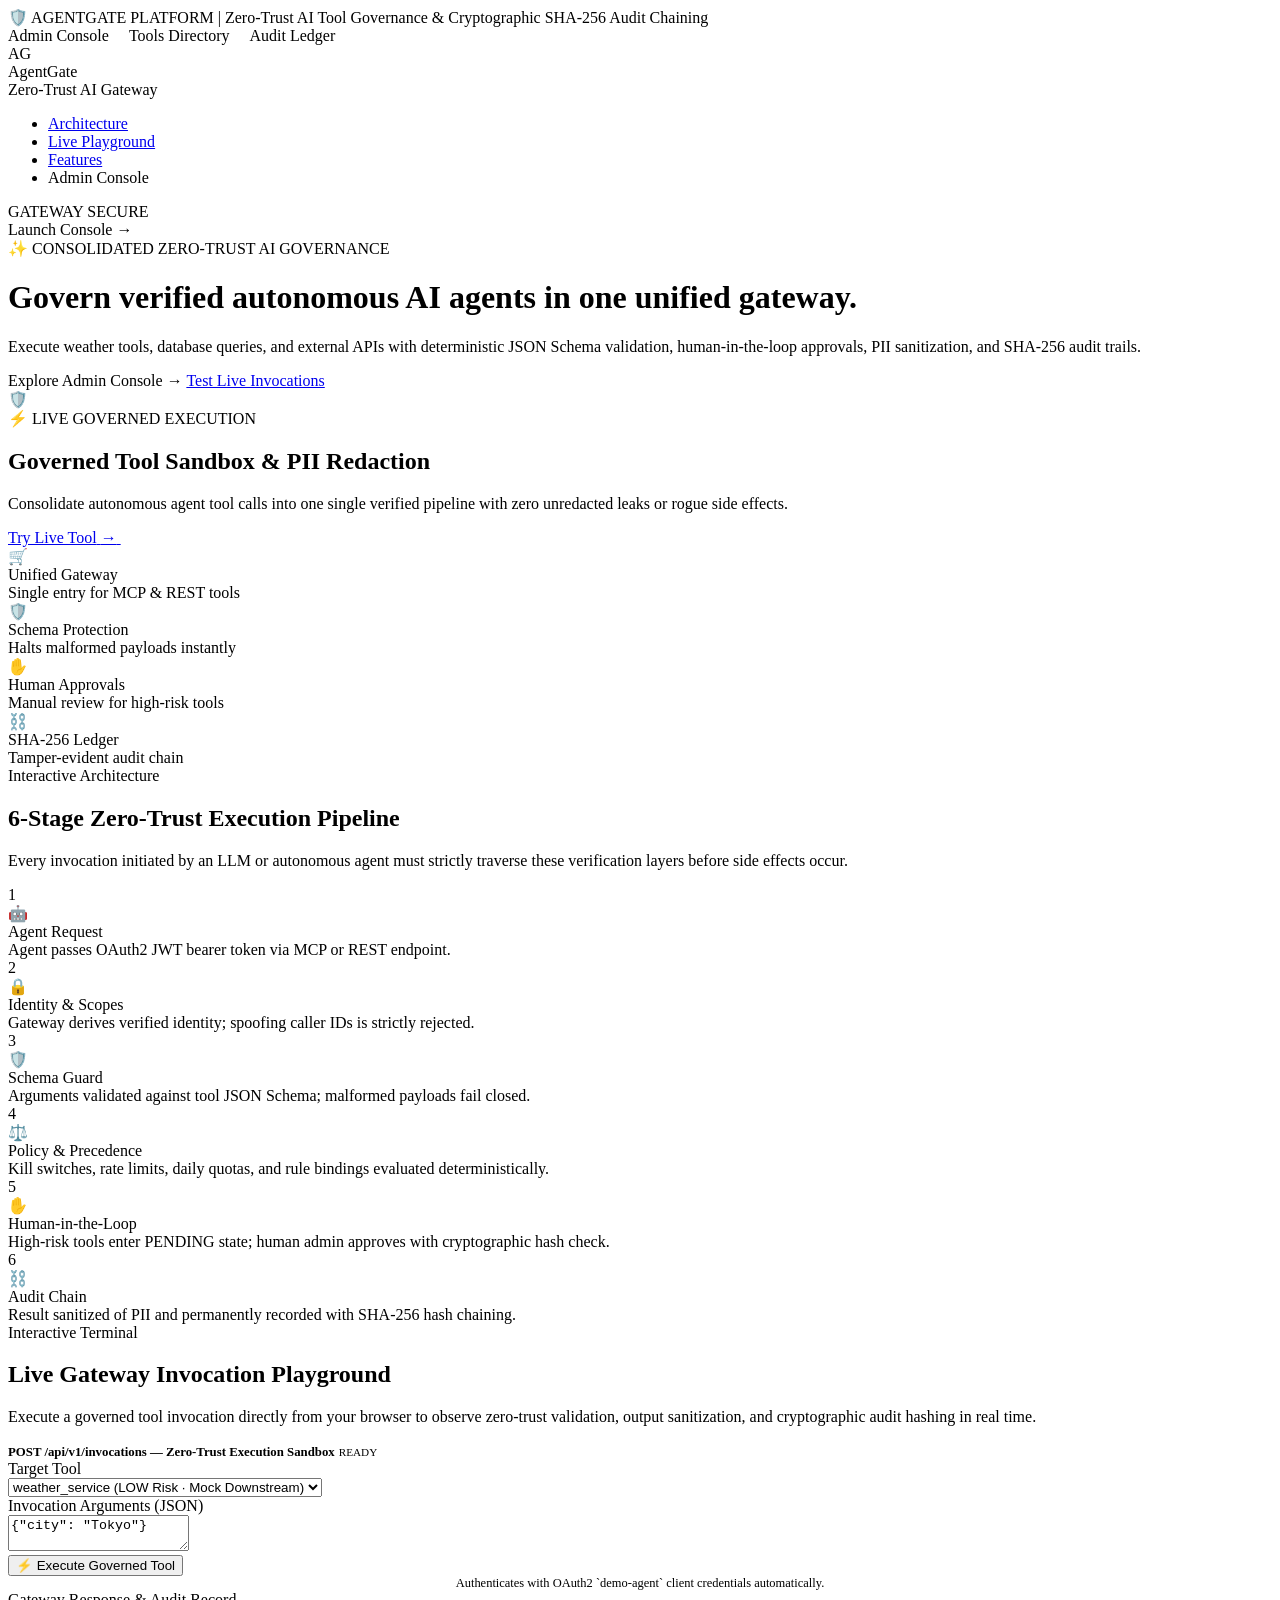
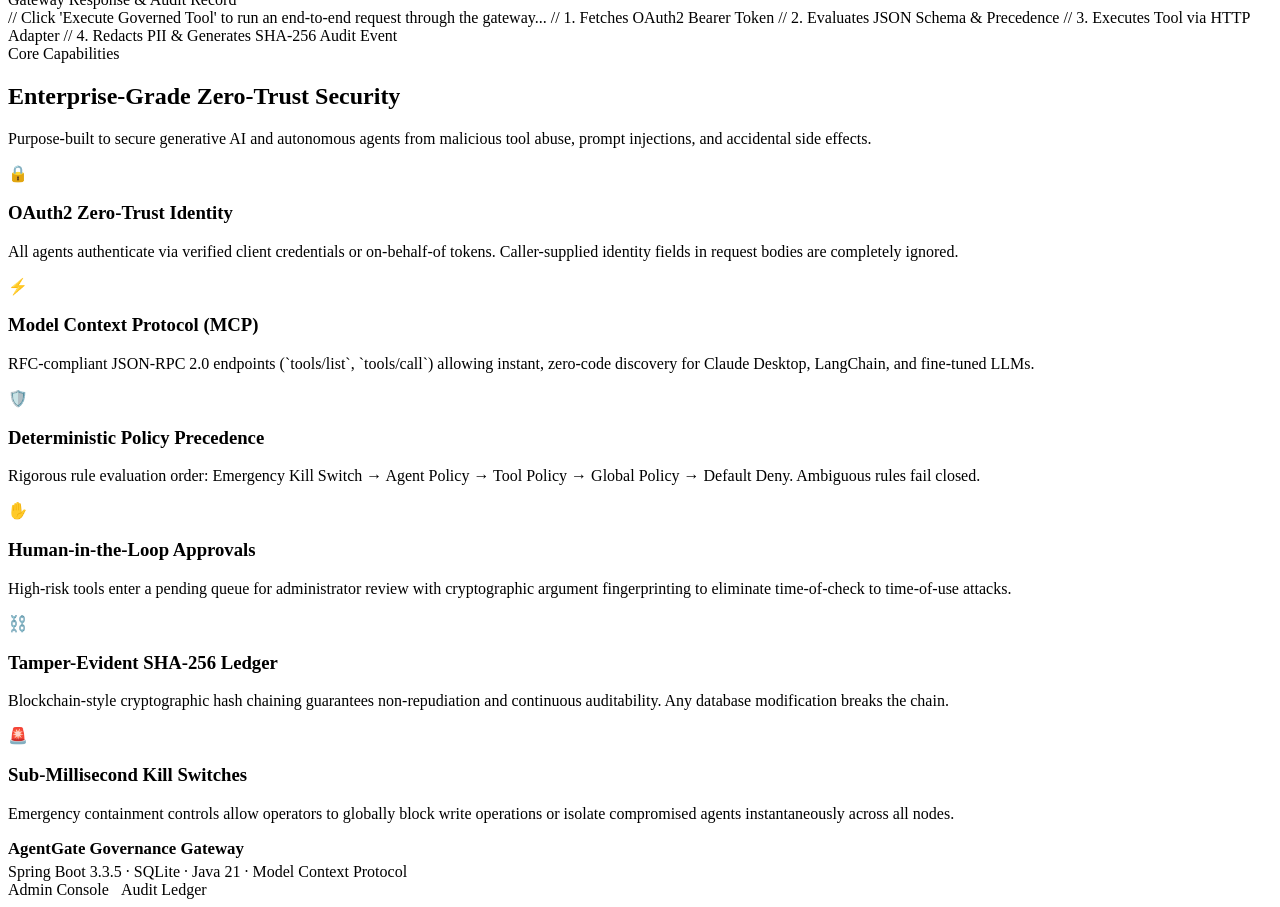
==== src/main/resources/templates/index.html @ 3113bf7e "feat(ui): redesign landing showcase and admin console with clean oceanic marketplace palette" ====
<!DOCTYPE html>
<html xmlns:th="http://www.thymeleaf.org">
<head>
    <meta charset="UTF-8">
    <meta name="viewport" content="width=device-width, initial-scale=1.0">
    <title>AgentGate — Zero-Trust AI Governance & Tool Execution Gateway</title>
    <link rel="stylesheet" th:href="@{/css/style.css}">
</head>
<body class="landing-body">

    <!-- Top Announcement Bar (Dark Accent matching reference screenshot) -->
    <div class="top-announcement-bar">
        <div>
            <span>🛡️ AGENTGATE PLATFORM | Zero-Trust AI Tool Governance & Cryptographic SHA-256 Audit Chaining</span>
        </div>
        <div style="display: flex; gap: 20px;">
            <a th:href="@{/admin}">Admin Console</a>
            <a th:href="@{/tools}">Tools Directory</a>
            <a th:href="@{/audit}">Audit Ledger</a>
        </div>
    </div>

    <!-- Soft Ice-Blue Ambient Aura -->
    <div class="ambient-glow-1"></div>

    <!-- Main Navigation Header (Clean White Navbar) -->
    <nav class="landing-nav">
        <div class="brand">
            <div class="brand-icon">AG</div>
            <div>
                <div class="brand-title">AgentGate</div>
                <div class="brand-subtitle">Zero-Trust AI Gateway</div>
            </div>
        </div>

        <ul class="landing-nav-links">
            <li><a href="#pipeline">Architecture</a></li>
            <li><a href="#playground">Live Playground</a></li>
            <li><a href="#features">Features</a></li>
            <li><a th:href="@{/admin}">Admin Console</a></li>
        </ul>

        <div class="landing-nav-actions">
            <div class="status-indicator">
                <span class="pulse-dot"></span>
                <span>GATEWAY SECURE</span>
            </div>
            <a th:href="@{/admin}" class="btn btn-primary btn-sm">Launch Console →</a>
        </div>
    </nav>

    <!-- Two-Column Hero Showcase (Directly matching user reference image layout) -->
    <header class="hero-container">
        <!-- Left Hero Column: Typography & CTAs -->
        <div class="hero-left">
            <div class="hero-pill">
                <span>✨ CONSOLIDATED ZERO-TRUST AI GOVERNANCE</span>
            </div>

            <h1 class="hero-title">
                Govern verified autonomous AI agents in one unified gateway.
            </h1>

            <p class="hero-subtitle">
                Execute weather tools, database queries, and external APIs with deterministic JSON Schema validation, human-in-the-loop approvals, PII sanitization, and SHA-256 audit trails.
            </p>

            <div class="hero-actions">
                <a th:href="@{/admin}" class="btn-hero-primary">
                    <span>Explore Admin Console</span>
                    <span>→</span>
                </a>
                <a href="#playground" class="btn-hero-secondary">
                    <span>Test Live Invocations</span>
                </a>
            </div>
        </div>

        <!-- Right Hero Column: Featured Teal-Ocean Card with Yellow Accent (Matching screenshot) -->
        <div class="hero-right">
            <div class="hero-ocean-card">
                <!-- Yellow Graphic Sticker Badge (Matching the yellow headphone badge in screenshot) -->
                <div class="ocean-badge-graphic">
                    <span>🛡️</span>
                </div>

                <div>
                    <div class="ocean-pill-tag">
                        <span>⚡ LIVE GOVERNED EXECUTION</span>
                    </div>

                    <h2 class="ocean-card-title">
                        Governed Tool Sandbox & PII Redaction
                    </h2>

                    <p class="ocean-card-desc">
                        Consolidate autonomous agent tool calls into one single verified pipeline with zero unredacted leaks or rogue side effects.
                    </p>
                </div>

                <div class="ocean-card-bottom">
                    <a href="#playground" class="btn-ocean-action">
                        <span>Try Live Tool</span>
                        <span>→</span>
                    </a>
                    <span style="font-size: 0.8rem; font-weight: 600; color: rgba(255, 255, 255, 0.85);">< 5ms Overhead</span>
                </div>
            </div>
        </div>
    </header>

    <!-- 4 Feature Pill Cards (Directly matching the 4 bottom cards in user reference image) -->
    <div class="hero-four-pills">
        <div class="pill-feature-card">
            <div class="pill-feature-icon">🛒</div>
            <div class="pill-feature-text">
                <div class="title">Unified Gateway</div>
                <div class="subtitle">Single entry for MCP & REST tools</div>
            </div>
        </div>

        <div class="pill-feature-card">
            <div class="pill-feature-icon">🛡️</div>
            <div class="pill-feature-text">
                <div class="title">Schema Protection</div>
                <div class="subtitle">Halts malformed payloads instantly</div>
            </div>
        </div>

        <div class="pill-feature-card">
            <div class="pill-feature-icon">✋</div>
            <div class="pill-feature-text">
                <div class="title">Human Approvals</div>
                <div class="subtitle">Manual review for high-risk tools</div>
            </div>
        </div>

        <div class="pill-feature-card">
            <div class="pill-feature-icon">⛓️</div>
            <div class="pill-feature-text">
                <div class="title">SHA-256 Ledger</div>
                <div class="subtitle">Tamper-evident audit chain</div>
            </div>
        </div>
    </div>

    <!-- 6-Stage Execution Pipeline -->
    <section id="pipeline" class="pipeline-section">
        <div class="section-tag">Interactive Architecture</div>
        <h2 class="section-heading">6-Stage Zero-Trust Execution Pipeline</h2>
        <p class="section-subtext">Every invocation initiated by an LLM or autonomous agent must strictly traverse these verification layers before side effects occur.</p>

        <div class="pipeline-grid">
            <div class="pipeline-step-card">
                <div class="pipeline-step-num">1</div>
                <div class="pipeline-step-icon">🤖</div>
                <div class="pipeline-step-title">Agent Request</div>
                <div class="pipeline-step-desc">Agent passes OAuth2 JWT bearer token via MCP or REST endpoint.</div>
            </div>

            <div class="pipeline-step-card">
                <div class="pipeline-step-num">2</div>
                <div class="pipeline-step-icon">🔒</div>
                <div class="pipeline-step-title">Identity & Scopes</div>
                <div class="pipeline-step-desc">Gateway derives verified identity; spoofing caller IDs is strictly rejected.</div>
            </div>

            <div class="pipeline-step-card">
                <div class="pipeline-step-num">3</div>
                <div class="pipeline-step-icon">🛡️</div>
                <div class="pipeline-step-title">Schema Guard</div>
                <div class="pipeline-step-desc">Arguments validated against tool JSON Schema; malformed payloads fail closed.</div>
            </div>

            <div class="pipeline-step-card">
                <div class="pipeline-step-num">4</div>
                <div class="pipeline-step-icon">⚖️</div>
                <div class="pipeline-step-title">Policy & Precedence</div>
                <div class="pipeline-step-desc">Kill switches, rate limits, daily quotas, and rule bindings evaluated deterministically.</div>
            </div>

            <div class="pipeline-step-card">
                <div class="pipeline-step-num">5</div>
                <div class="pipeline-step-icon">✋</div>
                <div class="pipeline-step-title">Human-in-the-Loop</div>
                <div class="pipeline-step-desc">High-risk tools enter PENDING state; human admin approves with cryptographic hash check.</div>
            </div>

            <div class="pipeline-step-card">
                <div class="pipeline-step-num">6</div>
                <div class="pipeline-step-icon">⛓️</div>
                <div class="pipeline-step-title">Audit Chain</div>
                <div class="pipeline-step-desc">Result sanitized of PII and permanently recorded with SHA-256 hash chaining.</div>
            </div>
        </div>
    </section>

    <!-- Live In-Browser Invocation Playground -->
    <section id="playground" class="playground-section">
        <div class="section-tag">Interactive Terminal</div>
        <h2 class="section-heading">Live Gateway Invocation Playground</h2>
        <p class="section-subtext">Execute a governed tool invocation directly from your browser to observe zero-trust validation, output sanitization, and cryptographic audit hashing in real time.</p>

        <div class="playground-shell">
            <div class="playground-topbar">
                <div class="window-dots">
                    <span class="window-dot red"></span>
                    <span class="window-dot yellow"></span>
                    <span class="window-dot green"></span>
                </div>
                <span class="mono" style="font-size: 0.8rem; color: var(--text-secondary); font-weight: 600;">POST /api/v1/invocations — Zero-Trust Execution Sandbox</span>
                <span class="chip chip-emerald" style="font-size: 0.7rem;">READY</span>
            </div>

            <div class="playground-cols">
                <div class="playground-left">
                    <div>
                        <div class="playground-label">Target Tool</div>
                        <select id="toolSelector" class="playground-select">
                            <option value="weather_service">weather_service (LOW Risk · Mock Downstream)</option>
                            <option value="echo_tool">echo_tool (LOW Risk · Mock Downstream)</option>
                        </select>
                    </div>

                    <div>
                        <div class="playground-label">Invocation Arguments (JSON)</div>
                        <textarea id="argumentsInput" class="playground-textarea">{"city": "Tokyo"}</textarea>
                    </div>

                    <button id="runInvocationBtn" class="playground-btn">
                        <span>⚡ Execute Governed Tool</span>
                    </button>
                    <div id="statusNotice" style="font-size: 0.78rem; color: var(--text-muted); text-align: center;">Authenticates with OAuth2 `demo-agent` client credentials automatically.</div>
                </div>

                <div class="playground-right">
                    <div class="playground-label" style="display: flex; justify-content: space-between;">
                        <span>Gateway Response & Audit Record</span>
                        <span id="latencyBadge" class="mono" style="color: var(--brand-primary); font-weight: 700; display: none;">0ms</span>
                    </div>
                    <div id="playgroundOutput" class="playground-output">// Click 'Execute Governed Tool' to run an end-to-end request through the gateway...
// 1. Fetches OAuth2 Bearer Token
// 2. Evaluates JSON Schema & Precedence
// 3. Executes Tool via HTTP Adapter
// 4. Redacts PII & Generates SHA-256 Audit Event</div>
                </div>
            </div>
        </div>
    </section>

    <!-- Feature Showcase Grid -->
    <section id="features" class="features-section">
        <div class="section-tag">Core Capabilities</div>
        <h2 class="section-heading">Enterprise-Grade Zero-Trust Security</h2>
        <p class="section-subtext">Purpose-built to secure generative AI and autonomous agents from malicious tool abuse, prompt injections, and accidental side effects.</p>

        <div class="features-grid">
            <div class="feature-box">
                <div class="feature-icon-badge">🔒</div>
                <h3 class="feature-title">OAuth2 Zero-Trust Identity</h3>
                <p class="feature-desc">All agents authenticate via verified client credentials or on-behalf-of tokens. Caller-supplied identity fields in request bodies are completely ignored.</p>
            </div>

            <div class="feature-box">
                <div class="feature-icon-badge">⚡</div>
                <h3 class="feature-title">Model Context Protocol (MCP)</h3>
                <p class="feature-desc">RFC-compliant JSON-RPC 2.0 endpoints (`tools/list`, `tools/call`) allowing instant, zero-code discovery for Claude Desktop, LangChain, and fine-tuned LLMs.</p>
            </div>

            <div class="feature-box">
                <div class="feature-icon-badge">🛡️</div>
                <h3 class="feature-title">Deterministic Policy Precedence</h3>
                <p class="feature-desc">Rigorous rule evaluation order: Emergency Kill Switch → Agent Policy → Tool Policy → Global Policy → Default Deny. Ambiguous rules fail closed.</p>
            </div>

            <div class="feature-box">
                <div class="feature-icon-badge">✋</div>
                <h3 class="feature-title">Human-in-the-Loop Approvals</h3>
                <p class="feature-desc">High-risk tools enter a pending queue for administrator review with cryptographic argument fingerprinting to eliminate time-of-check to time-of-use attacks.</p>
            </div>

            <div class="feature-box">
                <div class="feature-icon-badge">⛓️</div>
                <h3 class="feature-title">Tamper-Evident SHA-256 Ledger</h3>
                <p class="feature-desc">Blockchain-style cryptographic hash chaining guarantees non-repudiation and continuous auditability. Any database modification breaks the chain.</p>
            </div>

            <div class="feature-box">
                <div class="feature-icon-badge">🚨</div>
                <h3 class="feature-title">Sub-Millisecond Kill Switches</h3>
                <p class="feature-desc">Emergency containment controls allow operators to globally block write operations or isolate compromised agents instantaneously across all nodes.</p>
            </div>
        </div>
    </section>

    <!-- Footer -->
    <footer class="landing-footer">
        <div class="footer-content">
            <div style="text-align: left;">
                <div style="font-weight: 800; color: var(--text-main); font-size: 1.05rem;">AgentGate Governance Gateway</div>
                <div class="footer-text" style="margin-top: 4px;">Spring Boot 3.3.5 · SQLite · Java 21 · Model Context Protocol</div>
            </div>
            <div>
                <a th:href="@{/admin}" class="btn btn-secondary btn-sm">Admin Console</a>
                <a th:href="@{/audit}" class="btn btn-secondary btn-sm" style="margin-left: 8px;">Audit Ledger</a>
            </div>
        </div>
    </footer>

    <!-- Interactive Scripts -->
    <script>
        const toolSelector = document.getElementById('toolSelector');
        const argumentsInput = document.getElementById('argumentsInput');
        const runBtn = document.getElementById('runInvocationBtn');
        const output = document.getElementById('playgroundOutput');
        const latencyBadge = document.getElementById('latencyBadge');

        toolSelector.addEventListener('change', () => {
            if (toolSelector.value === 'weather_service') {
                argumentsInput.value = JSON.stringify({"city": "Tokyo"}, null, 2);
            } else if (toolSelector.value === 'echo_tool') {
                argumentsInput.value = JSON.stringify({"message": "Hello from AgentGate!"}, null, 2);
            }
        });

        runBtn.addEventListener('click', async () => {
            runBtn.disabled = true;
            runBtn.innerHTML = '<span>⏳ Executing & Auditing...</span>';
            output.textContent = '// 1. Requesting OAuth2 token for demo-agent...';
            latencyBadge.style.display = 'none';

            const startTime = performance.now();

            try {
                const authResp = await fetch('/api/v1/auth/token?clientId=demo-agent');
                const authData = await authResp.json();
                const token = authData.data.access_token;
                
                output.textContent += '\n// 2. Token acquired. Dispatching governed invocation to /api/v1/invocations...';

                const toolName = toolSelector.value;
                let parsedArgs = {};
                try {
                    parsedArgs = JSON.parse(argumentsInput.value);
                } catch (e) {
                    output.textContent = `// ERROR: Malformed JSON arguments!\n${e.message}`;
                    runBtn.disabled = false;
                    runBtn.innerHTML = '<span>⚡ Execute Governed Tool</span>';
                    return;
                }

                const invResp = await fetch('/api/v1/invocations', {
                    method: 'POST',
                    headers: {
                        'Authorization': `Bearer ${token}`,
                        'Content-Type': 'application/json'
                    },
                    body: JSON.stringify({
                        toolName: toolName,
                        arguments: parsedArgs
                    })
                });

                const invResult = await invResp.json();
                const duration = Math.round(performance.now() - startTime);
                latencyBadge.textContent = `${duration}ms total`;
                latencyBadge.style.display = 'inline';

                output.textContent = `// HTTP Status: ${invResp.status} OK\n// Gateway Latency: ${duration}ms\n\n` + 
                                     JSON.stringify(invResult, null, 2);
            } catch (err) {
                output.textContent = `// Network or execution error:\n${err.message}`;
            } finally {
                runBtn.disabled = false;
                runBtn.innerHTML = '<span>⚡ Execute Governed Tool</span>';
            }
        });
    </script>
</body>
</html>
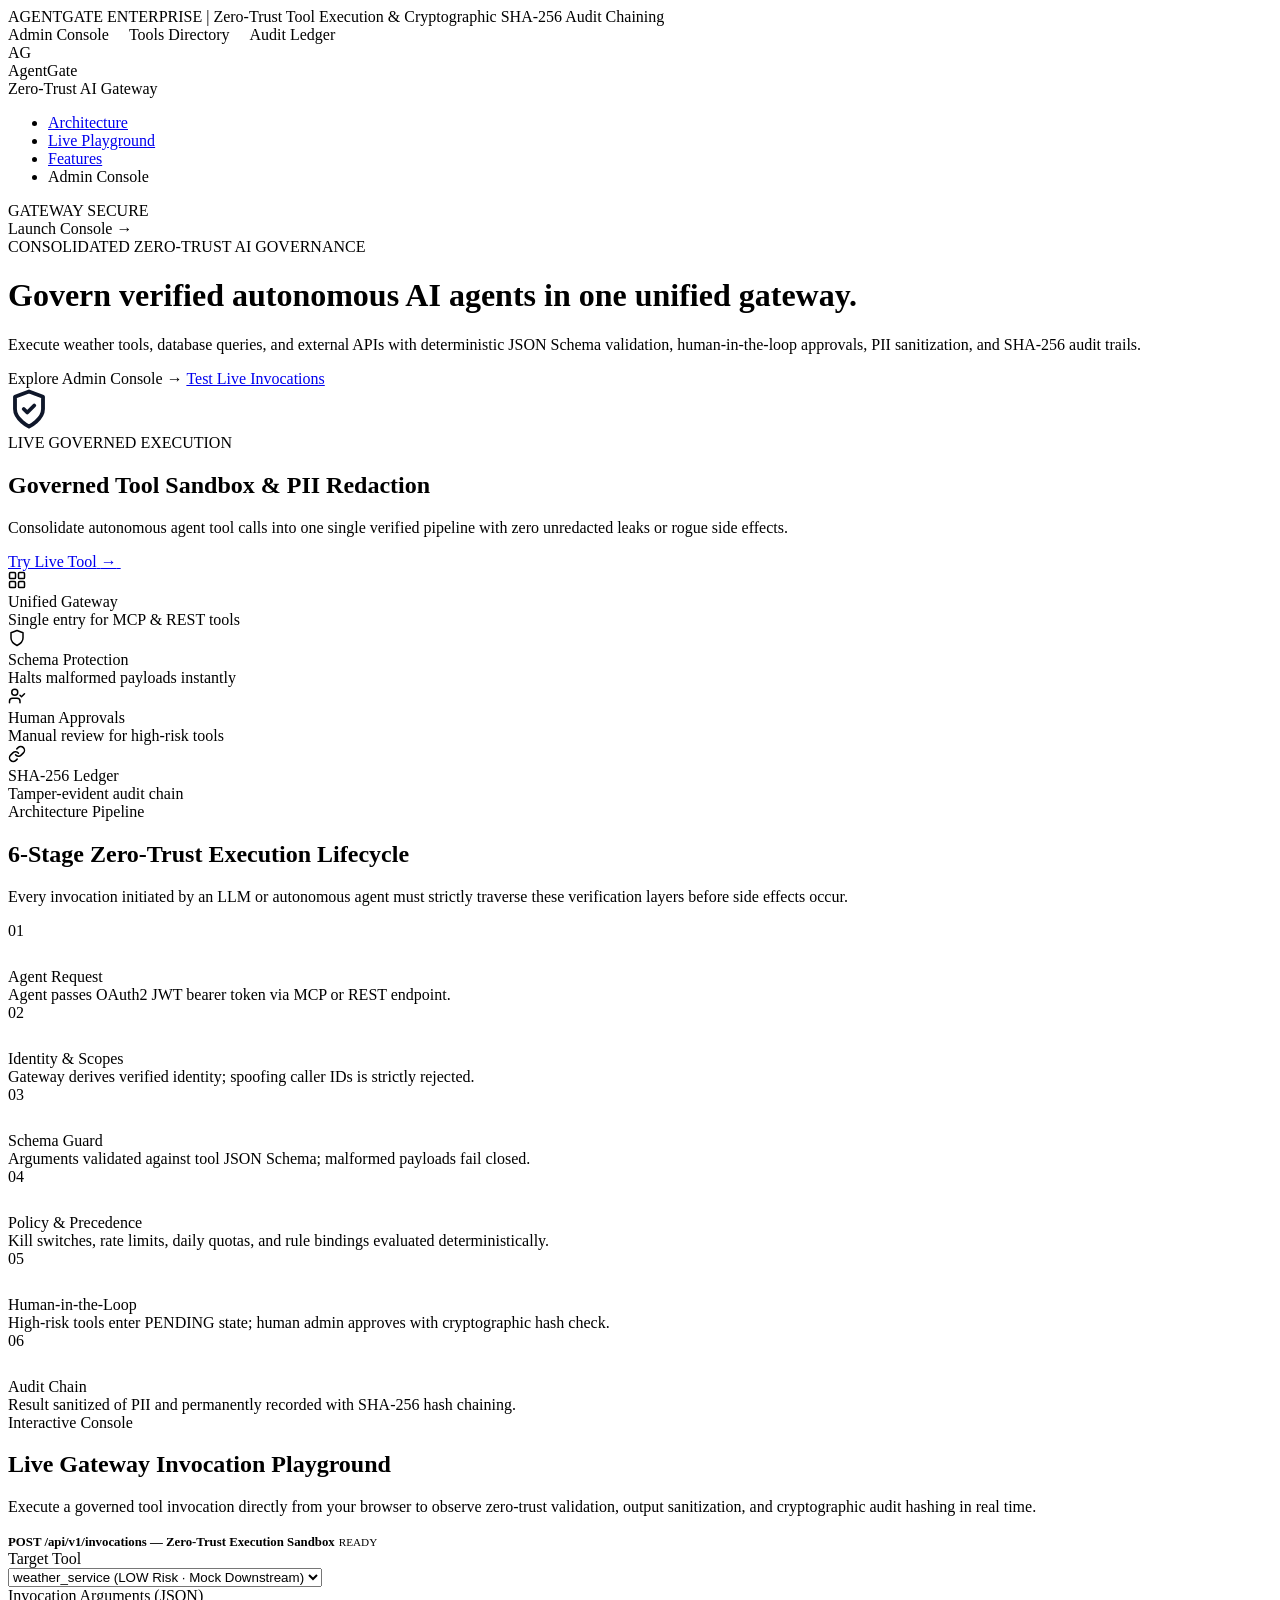
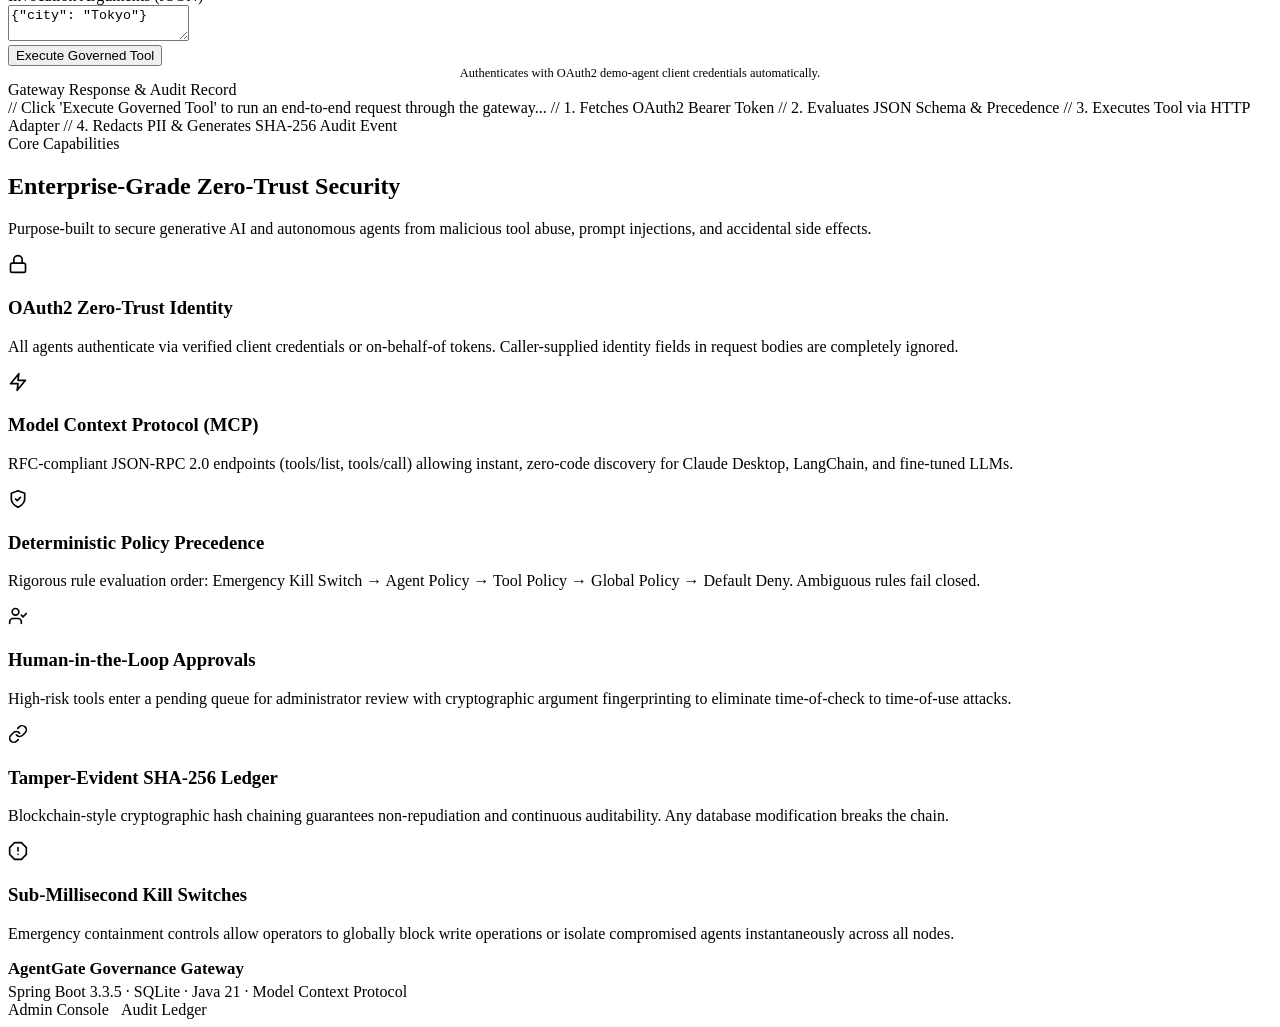
==== commit 738b672a: "style(ui): remove all emojis in favor of clean SVG icons and remove external AI references" ====
--- a/src/main/resources/templates/index.html
+++ b/src/main/resources/templates/index.html
@@ -8,10 +8,10 @@
 </head>
 <body class="landing-body">
 
-    <!-- Top Announcement Bar (Dark Accent matching reference screenshot) -->
+    <!-- Top Announcement Bar (Clean Dark Accent Header) -->
     <div class="top-announcement-bar">
         <div>
-            <span>🛡️ AGENTGATE PLATFORM | Zero-Trust AI Tool Governance & Cryptographic SHA-256 Audit Chaining</span>
+            <span>AGENTGATE ENTERPRISE | Zero-Trust Tool Execution & Cryptographic SHA-256 Audit Chaining</span>
         </div>
         <div style="display: flex; gap: 20px;">
             <a th:href="@{/admin}">Admin Console</a>
@@ -49,12 +49,12 @@
         </div>
     </nav>
 
-    <!-- Two-Column Hero Showcase (Directly matching user reference image layout) -->
+    <!-- Two-Column Hero Showcase -->
     <header class="hero-container">
-        <!-- Left Hero Column: Typography & CTAs -->
+        <!-- Left Hero Column -->
         <div class="hero-left">
             <div class="hero-pill">
-                <span>✨ CONSOLIDATED ZERO-TRUST AI GOVERNANCE</span>
+                <span>CONSOLIDATED ZERO-TRUST AI GOVERNANCE</span>
             </div>
 
             <h1 class="hero-title">
@@ -76,17 +76,20 @@
             </div>
         </div>
 
-        <!-- Right Hero Column: Featured Teal-Ocean Card with Yellow Accent (Matching screenshot) -->
+        <!-- Right Hero Column: Featured Teal-Ocean Card -->
         <div class="hero-right">
             <div class="hero-ocean-card">
-                <!-- Yellow Graphic Sticker Badge (Matching the yellow headphone badge in screenshot) -->
+                <!-- Clean SVG Shield Graphic Sticker Badge -->
                 <div class="ocean-badge-graphic">
-                    <span>🛡️</span>
+                    <svg width="42" height="42" viewBox="0 0 24 24" fill="none" stroke="#0f172a" stroke-width="2.2" stroke-linecap="round" stroke-linejoin="round">
+                        <path d="M12 22s8-4 8-10V5l-8-3-8 3v7c0 6 8 10 8 10z"/>
+                        <path d="m9 12 2 2 4-4"/>
+                    </svg>
                 </div>
 
                 <div>
                     <div class="ocean-pill-tag">
-                        <span>⚡ LIVE GOVERNED EXECUTION</span>
+                        <span>LIVE GOVERNED EXECUTION</span>
                     </div>
 
                     <h2 class="ocean-card-title">
@@ -109,10 +112,17 @@
         </div>
     </header>
 
-    <!-- 4 Feature Pill Cards (Directly matching the 4 bottom cards in user reference image) -->
+    <!-- 4 Feature Pill Cards with Clean SVG Icons -->
     <div class="hero-four-pills">
         <div class="pill-feature-card">
-            <div class="pill-feature-icon">🛒</div>
+            <div class="pill-feature-icon">
+                <svg width="18" height="18" viewBox="0 0 24 24" fill="none" stroke="currentColor" stroke-width="2" stroke-linecap="round" stroke-linejoin="round">
+                    <rect width="8" height="8" x="2" y="2" rx="1.5"/>
+                    <rect width="8" height="8" x="14" y="2" rx="1.5"/>
+                    <rect width="8" height="8" x="2" y="14" rx="1.5"/>
+                    <rect width="8" height="8" x="14" y="14" rx="1.5"/>
+                </svg>
+            </div>
             <div class="pill-feature-text">
                 <div class="title">Unified Gateway</div>
                 <div class="subtitle">Single entry for MCP & REST tools</div>
@@ -120,7 +130,11 @@
         </div>
 
         <div class="pill-feature-card">
-            <div class="pill-feature-icon">🛡️</div>
+            <div class="pill-feature-icon">
+                <svg width="18" height="18" viewBox="0 0 24 24" fill="none" stroke="currentColor" stroke-width="2" stroke-linecap="round" stroke-linejoin="round">
+                    <path d="M12 22s8-4 8-10V5l-8-3-8 3v7c0 6 8 10 8 10z"/>
+                </svg>
+            </div>
             <div class="pill-feature-text">
                 <div class="title">Schema Protection</div>
                 <div class="subtitle">Halts malformed payloads instantly</div>
@@ -128,7 +142,13 @@
         </div>
 
         <div class="pill-feature-card">
-            <div class="pill-feature-icon">✋</div>
+            <div class="pill-feature-icon">
+                <svg width="18" height="18" viewBox="0 0 24 24" fill="none" stroke="currentColor" stroke-width="2" stroke-linecap="round" stroke-linejoin="round">
+                    <path d="M16 21v-2a4 4 0 0 0-4-4H6a4 4 0 0 0-4 4v2"/>
+                    <circle cx="9" cy="7" r="4"/>
+                    <polyline points="16 11 18 13 22 9"/>
+                </svg>
+            </div>
             <div class="pill-feature-text">
                 <div class="title">Human Approvals</div>
                 <div class="subtitle">Manual review for high-risk tools</div>
@@ -136,7 +156,12 @@
         </div>
 
         <div class="pill-feature-card">
-            <div class="pill-feature-icon">⛓️</div>
+            <div class="pill-feature-icon">
+                <svg width="18" height="18" viewBox="0 0 24 24" fill="none" stroke="currentColor" stroke-width="2" stroke-linecap="round" stroke-linejoin="round">
+                    <path d="M10 13a5 5 0 0 0 7.54.54l3-3a5 5 0 0 0-7.07-7.07l-1.72 1.71"/>
+                    <path d="M14 11a5 5 0 0 0-7.54-.54l-3 3a5 5 0 0 0 7.07 7.07l1.71-1.71"/>
+                </svg>
+            </div>
             <div class="pill-feature-text">
                 <div class="title">SHA-256 Ledger</div>
                 <div class="subtitle">Tamper-evident audit chain</div>
@@ -144,51 +169,83 @@
         </div>
     </div>
 
-    <!-- 6-Stage Execution Pipeline -->
+    <!-- 6-Stage Execution Pipeline with Clean SVG Icons -->
     <section id="pipeline" class="pipeline-section">
-        <div class="section-tag">Interactive Architecture</div>
-        <h2 class="section-heading">6-Stage Zero-Trust Execution Pipeline</h2>
+        <div class="section-tag">Architecture Pipeline</div>
+        <h2 class="section-heading">6-Stage Zero-Trust Execution Lifecycle</h2>
         <p class="section-subtext">Every invocation initiated by an LLM or autonomous agent must strictly traverse these verification layers before side effects occur.</p>
 
         <div class="pipeline-grid">
             <div class="pipeline-step-card">
-                <div class="pipeline-step-num">1</div>
-                <div class="pipeline-step-icon">🤖</div>
+                <div class="pipeline-step-num">01</div>
+                <div class="pipeline-step-icon">
+                    <svg width="24" height="24" viewBox="0 0 24 24" fill="none" stroke="var(--brand-primary)" stroke-width="2" stroke-linecap="round" stroke-linejoin="round">
+                        <polyline points="4 17 10 11 4 5"/>
+                        <line x1="12" x2="20" y1="19" y2="19"/>
+                    </svg>
+                </div>
                 <div class="pipeline-step-title">Agent Request</div>
                 <div class="pipeline-step-desc">Agent passes OAuth2 JWT bearer token via MCP or REST endpoint.</div>
             </div>
 
             <div class="pipeline-step-card">
-                <div class="pipeline-step-num">2</div>
-                <div class="pipeline-step-icon">🔒</div>
+                <div class="pipeline-step-num">02</div>
+                <div class="pipeline-step-icon">
+                    <svg width="24" height="24" viewBox="0 0 24 24" fill="none" stroke="var(--brand-primary)" stroke-width="2" stroke-linecap="round" stroke-linejoin="round">
+                        <rect width="18" height="11" x="3" y="11" rx="2" ry="2"/>
+                        <path d="M7 11V7a5 5 0 0 1 10 0v4"/>
+                    </svg>
+                </div>
                 <div class="pipeline-step-title">Identity & Scopes</div>
                 <div class="pipeline-step-desc">Gateway derives verified identity; spoofing caller IDs is strictly rejected.</div>
             </div>
 
             <div class="pipeline-step-card">
-                <div class="pipeline-step-num">3</div>
-                <div class="pipeline-step-icon">🛡️</div>
+                <div class="pipeline-step-num">03</div>
+                <div class="pipeline-step-icon">
+                    <svg width="24" height="24" viewBox="0 0 24 24" fill="none" stroke="var(--brand-primary)" stroke-width="2" stroke-linecap="round" stroke-linejoin="round">
+                        <path d="M12 22s8-4 8-10V5l-8-3-8 3v7c0 6 8 10 8 10z"/>
+                        <path d="m9 12 2 2 4-4"/>
+                    </svg>
+                </div>
                 <div class="pipeline-step-title">Schema Guard</div>
                 <div class="pipeline-step-desc">Arguments validated against tool JSON Schema; malformed payloads fail closed.</div>
             </div>
 
             <div class="pipeline-step-card">
-                <div class="pipeline-step-num">4</div>
-                <div class="pipeline-step-icon">⚖️</div>
+                <div class="pipeline-step-num">04</div>
+                <div class="pipeline-step-icon">
+                    <svg width="24" height="24" viewBox="0 0 24 24" fill="none" stroke="var(--brand-primary)" stroke-width="2" stroke-linecap="round" stroke-linejoin="round">
+                        <line x1="4" x2="20" y1="21" y2="21"/>
+                        <line x1="4" x2="20" y1="10" y2="10"/>
+                        <line x1="12" x2="12" y1="3" y2="21"/>
+                    </svg>
+                </div>
                 <div class="pipeline-step-title">Policy & Precedence</div>
                 <div class="pipeline-step-desc">Kill switches, rate limits, daily quotas, and rule bindings evaluated deterministically.</div>
             </div>
 
             <div class="pipeline-step-card">
-                <div class="pipeline-step-num">5</div>
-                <div class="pipeline-step-icon">✋</div>
+                <div class="pipeline-step-num">05</div>
+                <div class="pipeline-step-icon">
+                    <svg width="24" height="24" viewBox="0 0 24 24" fill="none" stroke="var(--brand-primary)" stroke-width="2" stroke-linecap="round" stroke-linejoin="round">
+                        <path d="M16 21v-2a4 4 0 0 0-4-4H6a4 4 0 0 0-4 4v2"/>
+                        <circle cx="9" cy="7" r="4"/>
+                        <polyline points="16 11 18 13 22 9"/>
+                    </svg>
+                </div>
                 <div class="pipeline-step-title">Human-in-the-Loop</div>
                 <div class="pipeline-step-desc">High-risk tools enter PENDING state; human admin approves with cryptographic hash check.</div>
             </div>
 
             <div class="pipeline-step-card">
-                <div class="pipeline-step-num">6</div>
-                <div class="pipeline-step-icon">⛓️</div>
+                <div class="pipeline-step-num">06</div>
+                <div class="pipeline-step-icon">
+                    <svg width="24" height="24" viewBox="0 0 24 24" fill="none" stroke="var(--brand-primary)" stroke-width="2" stroke-linecap="round" stroke-linejoin="round">
+                        <path d="M10 13a5 5 0 0 0 7.54.54l3-3a5 5 0 0 0-7.07-7.07l-1.72 1.71"/>
+                        <path d="M14 11a5 5 0 0 0-7.54-.54l-3 3a5 5 0 0 0 7.07 7.07l1.71-1.71"/>
+                    </svg>
+                </div>
                 <div class="pipeline-step-title">Audit Chain</div>
                 <div class="pipeline-step-desc">Result sanitized of PII and permanently recorded with SHA-256 hash chaining.</div>
             </div>
@@ -197,7 +254,7 @@
 
     <!-- Live In-Browser Invocation Playground -->
     <section id="playground" class="playground-section">
-        <div class="section-tag">Interactive Terminal</div>
+        <div class="section-tag">Interactive Console</div>
         <h2 class="section-heading">Live Gateway Invocation Playground</h2>
         <p class="section-subtext">Execute a governed tool invocation directly from your browser to observe zero-trust validation, output sanitization, and cryptographic audit hashing in real time.</p>
 
@@ -228,9 +285,9 @@
                     </div>
 
                     <button id="runInvocationBtn" class="playground-btn">
-                        <span>⚡ Execute Governed Tool</span>
+                        <span>Execute Governed Tool</span>
                     </button>
-                    <div id="statusNotice" style="font-size: 0.78rem; color: var(--text-muted); text-align: center;">Authenticates with OAuth2 `demo-agent` client credentials automatically.</div>
+                    <div id="statusNotice" style="font-size: 0.78rem; color: var(--text-muted); text-align: center;">Authenticates with OAuth2 demo-agent client credentials automatically.</div>
                 </div>
 
                 <div class="playground-right">
@@ -248,7 +305,7 @@
         </div>
     </section>
 
-    <!-- Feature Showcase Grid -->
+    <!-- Feature Showcase Grid with Clean SVG Badges -->
     <section id="features" class="features-section">
         <div class="section-tag">Core Capabilities</div>
         <h2 class="section-heading">Enterprise-Grade Zero-Trust Security</h2>
@@ -256,37 +313,68 @@
 
         <div class="features-grid">
             <div class="feature-box">
-                <div class="feature-icon-badge">🔒</div>
+                <div class="feature-icon-badge">
+                    <svg width="20" height="20" viewBox="0 0 24 24" fill="none" stroke="currentColor" stroke-width="2" stroke-linecap="round" stroke-linejoin="round">
+                        <rect width="18" height="11" x="3" y="11" rx="2" ry="2"/>
+                        <path d="M7 11V7a5 5 0 0 1 10 0v4"/>
+                    </svg>
+                </div>
                 <h3 class="feature-title">OAuth2 Zero-Trust Identity</h3>
                 <p class="feature-desc">All agents authenticate via verified client credentials or on-behalf-of tokens. Caller-supplied identity fields in request bodies are completely ignored.</p>
             </div>
 
             <div class="feature-box">
-                <div class="feature-icon-badge">⚡</div>
+                <div class="feature-icon-badge">
+                    <svg width="20" height="20" viewBox="0 0 24 24" fill="none" stroke="currentColor" stroke-width="2" stroke-linecap="round" stroke-linejoin="round">
+                        <polygon points="13 2 3 14 12 14 11 22 21 10 12 10 13 2"/>
+                    </svg>
+                </div>
                 <h3 class="feature-title">Model Context Protocol (MCP)</h3>
-                <p class="feature-desc">RFC-compliant JSON-RPC 2.0 endpoints (`tools/list`, `tools/call`) allowing instant, zero-code discovery for Claude Desktop, LangChain, and fine-tuned LLMs.</p>
-            </div>
-
-            <div class="feature-box">
-                <div class="feature-icon-badge">🛡️</div>
+                <p class="feature-desc">RFC-compliant JSON-RPC 2.0 endpoints (tools/list, tools/call) allowing instant, zero-code discovery for Claude Desktop, LangChain, and fine-tuned LLMs.</p>
+            </div>
+
+            <div class="feature-box">
+                <div class="feature-icon-badge">
+                    <svg width="20" height="20" viewBox="0 0 24 24" fill="none" stroke="currentColor" stroke-width="2" stroke-linecap="round" stroke-linejoin="round">
+                        <path d="M12 22s8-4 8-10V5l-8-3-8 3v7c0 6 8 10 8 10z"/>
+                        <path d="m9 12 2 2 4-4"/>
+                    </svg>
+                </div>
                 <h3 class="feature-title">Deterministic Policy Precedence</h3>
                 <p class="feature-desc">Rigorous rule evaluation order: Emergency Kill Switch → Agent Policy → Tool Policy → Global Policy → Default Deny. Ambiguous rules fail closed.</p>
             </div>
 
             <div class="feature-box">
-                <div class="feature-icon-badge">✋</div>
+                <div class="feature-icon-badge">
+                    <svg width="20" height="20" viewBox="0 0 24 24" fill="none" stroke="currentColor" stroke-width="2" stroke-linecap="round" stroke-linejoin="round">
+                        <path d="M16 21v-2a4 4 0 0 0-4-4H6a4 4 0 0 0-4 4v2"/>
+                        <circle cx="9" cy="7" r="4"/>
+                        <polyline points="16 11 18 13 22 9"/>
+                    </svg>
+                </div>
                 <h3 class="feature-title">Human-in-the-Loop Approvals</h3>
                 <p class="feature-desc">High-risk tools enter a pending queue for administrator review with cryptographic argument fingerprinting to eliminate time-of-check to time-of-use attacks.</p>
             </div>
 
             <div class="feature-box">
-                <div class="feature-icon-badge">⛓️</div>
+                <div class="feature-icon-badge">
+                    <svg width="20" height="20" viewBox="0 0 24 24" fill="none" stroke="currentColor" stroke-width="2" stroke-linecap="round" stroke-linejoin="round">
+                        <path d="M10 13a5 5 0 0 0 7.54.54l3-3a5 5 0 0 0-7.07-7.07l-1.72 1.71"/>
+                        <path d="M14 11a5 5 0 0 0-7.54-.54l-3 3a5 5 0 0 0 7.07 7.07l1.71-1.71"/>
+                    </svg>
+                </div>
                 <h3 class="feature-title">Tamper-Evident SHA-256 Ledger</h3>
                 <p class="feature-desc">Blockchain-style cryptographic hash chaining guarantees non-repudiation and continuous auditability. Any database modification breaks the chain.</p>
             </div>
 
             <div class="feature-box">
-                <div class="feature-icon-badge">🚨</div>
+                <div class="feature-icon-badge">
+                    <svg width="20" height="20" viewBox="0 0 24 24" fill="none" stroke="currentColor" stroke-width="2" stroke-linecap="round" stroke-linejoin="round">
+                        <polygon points="7.86 2 16.14 2 22 7.86 22 16.14 16.14 22 7.86 22 2 16.14 2 7.86 7.86 2"/>
+                        <line x1="12" x2="12" y1="8" y2="12"/>
+                        <line x1="12" x2="12.01" y1="16" y2="16"/>
+                    </svg>
+                </div>
                 <h3 class="feature-title">Sub-Millisecond Kill Switches</h3>
                 <p class="feature-desc">Emergency containment controls allow operators to globally block write operations or isolate compromised agents instantaneously across all nodes.</p>
             </div>
@@ -325,7 +413,7 @@
 
         runBtn.addEventListener('click', async () => {
             runBtn.disabled = true;
-            runBtn.innerHTML = '<span>⏳ Executing & Auditing...</span>';
+            runBtn.innerHTML = '<span>Processing Invocation...</span>';
             output.textContent = '// 1. Requesting OAuth2 token for demo-agent...';
             latencyBadge.style.display = 'none';
 
@@ -345,7 +433,7 @@
                 } catch (e) {
                     output.textContent = `// ERROR: Malformed JSON arguments!\n${e.message}`;
                     runBtn.disabled = false;
-                    runBtn.innerHTML = '<span>⚡ Execute Governed Tool</span>';
+                    runBtn.innerHTML = '<span>Execute Governed Tool</span>';
                     return;
                 }
 
@@ -372,7 +460,7 @@
                 output.textContent = `// Network or execution error:\n${err.message}`;
             } finally {
                 runBtn.disabled = false;
-                runBtn.innerHTML = '<span>⚡ Execute Governed Tool</span>';
+                runBtn.innerHTML = '<span>Execute Governed Tool</span>';
             }
         });
     </script>
